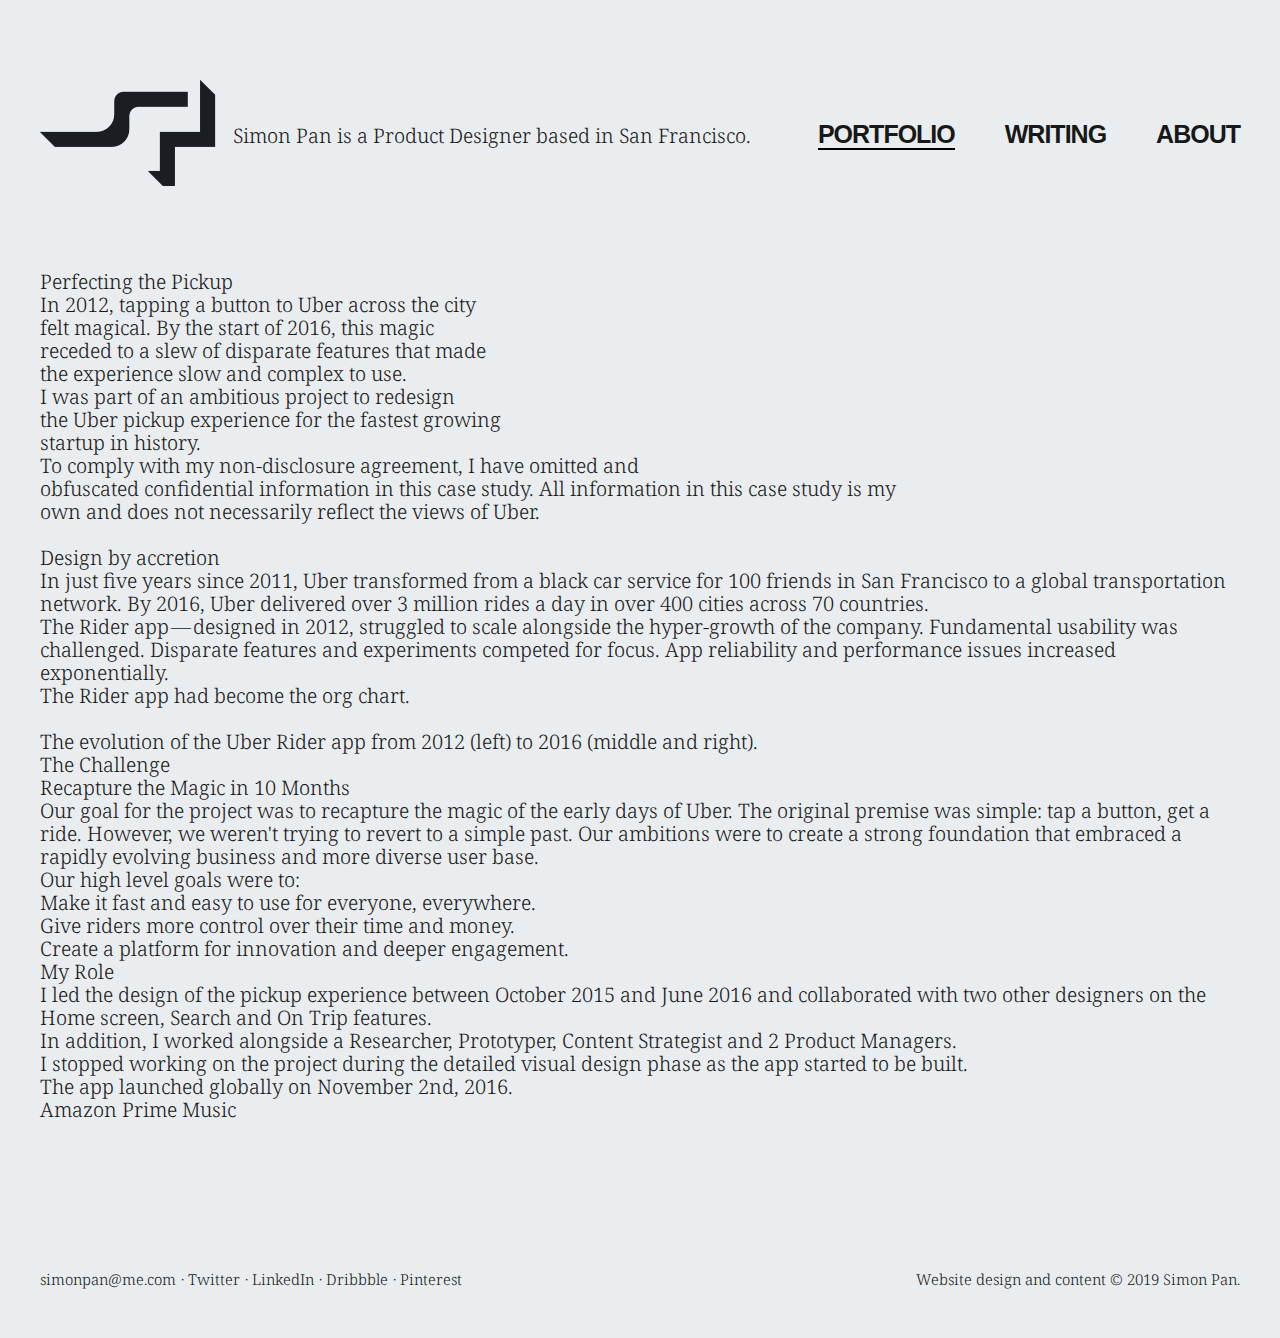
==== uber.html @ f48b46f7 "우버 포트폴리오" ====
<!DOCTYPE html>
<html lang="en">
  <head>
    <meta charset="UTF-8" />
    <meta name="viewport" content="width=device-width, initial-scale=1.0" />
    <meta http-equiv="X-UA-Compatible" content="ie=edge" />
    <title>Uber Portfolio</title>
  </head>
  <link rel="stylesheet" href="css/style.css">
  <body>
   <div class="container">
    <header class="header">
      <h1 class="logo">
        <a href="index.html"><img src="img/sp-logo.png" alt="Simon Pan"/></a>
      </h1>
      <p class="introduce">
        Simon Pan is a Product Designer based in San Francisco.
      </p>
      <nav class="navigation">
        <h2 class="readable-hidden">Site Navigation</h2>
        <ul class="menu">
          <li class="is-act"><a href="#">Portfolio </a></li>
          <li><a href="#">Writing </a></li>
          <li><a href="#">About</a></li>
        </ul>
      </nav>
    </header>
    <main class="portfolio">
    <section class="portpolio">
      <h2 class="title">Perfecting the Pickup</h2>
      <p>In 2012, tapping a button to Uber across the city <br> felt magical. By the start of 2016, this magic <br> receded to a slew of disparate features that made <br> the experience slow and complex to use.</p>
      <p>I was part of an ambitious project to redesign <br> the Uber pickup experience for the fastest growing <br> startup in history.</p>
      <p class="commet">To comply with my non-disclosure agreement, I have omitted and <br> obfuscated confidential information in this case study. All information in this case study is my <br> own and does not necessarily reflect the views of Uber.</p>
      <figure class="thumbnail">
        <img src="uber/uber-hero.jpg" alt="">
      </figure>
    </section>
    <section>
      <h2 class="title">Design by accretion</h2>
      <p>In just five years since 2011, Uber transformed from a black car service for 100 friends in San Francisco to a global transportation network. By 2016, Uber delivered over 3 million rides a day in over 400 cities across 70 countries.</p>
      <p>The Rider app — designed in 2012, struggled to scale alongside the hyper-growth of the company. Fundamental usability was challenged. Disparate features and experiments competed for focus. App reliability and performance issues increased exponentially.</p>
      <p>The Rider app had become the org chart.</p>
      <figure class="thumbnail"></figure>
      <img src="uber/uber-2012-2016.jpg" alt="">
      <figcaption>The evolution of the Uber Rider app from 2012 (left) to 2016 (middle and right).</figcaption>
    </section>
    <section>
      <h2 class="small-title">The Challenge</h2>
      <h3 class="title">Recapture the Magic in 10 Months</h3>
      <p>Our goal for the project was to recapture the magic of the early days of Uber. The original premise was simple: tap a button, get a ride. However, we weren't trying to revert to a simple past. Our ambitions were to create a strong foundation that embraced a rapidly evolving business and more diverse user base.</p>
      <h3 class="list-title">Our high level goals were to:</h3>
      <ol>
        <li>Make it fast and easy to use for everyone, everywhere.</li>
        <li>Give riders more control over their time and money.</li>
        <li>Create a platform for innovation and deeper engagement.</li>
      </ol>
      <h3 class="title">My Role</h3>
      <p>I led the design of the pickup experience between October 2015 and June 2016 and collaborated with two other designers on the Home screen, Search and On Trip features.</p>
      <p>In addition, I worked alongside a Researcher, Prototyper, Content Strategist and 2 Product Managers.</p>
      <p>I stopped working on the project during the detailed visual design phase as the app started to be built.</p>
      <p>The app launched globally on November 2nd, 2016.</p>
    </section>
  </main>
  <article class="next-portfolio">
  <h2 class="next-title"></h2>
  <p><a href="amazon.html">Amazon Prime Music</a></p>
</article>
    <footer class="footer">
      <address class="email">
        <a href="mailto:simonpan.me.com">simonpan@me.com</a>
      </address>
      <ul class="sns">
        <li><a href="#">Twitter</a></li>
        <li><a href="#">LinkedIn</a></li>
        <li><a href="#">Dribbble</a></li>
        <li><a href="#">Pinterest</a></li>
      </ul>
      <small class="copyright">
        Website design and content &copy; 2019 Simon Pan.
      </small>
    </footer>
   <div/> 
  </body>
</html>
---- css/style.css ----
@charset "utf-8";
@import url("https//spoqa.github.io/spoqa-han-sans/css/SpoqaHanSans-kr.css");
@import url('https://fonts.googleapis.com/css?family=Noto+Serif:400,700');
*, *::before, *::after{
  box-sizing: border-box;
}
.readable-hidden{
	 position: absolute;
	 width: 1px;
	 height: 1px;
	 overflow: hidden;
	 margin: -1px;
	 clip: rect(0,0,0,0);
	 visibility: hidden;
}
.clearfix::after{
	content: "";
	display: block;
	clear: both;
}
html, body, div, span, applet, object, iframe,
h1, h2, h3, h4, h5, h6, p, blockquote, pre,
a, abbr, acronym, address, big, cite, code,
del, dfn, em, img, ins, kbd, q, s, samp,
small, strike, strong, sub, sup, tt, var,
b, u, i, center,
dl, dt, dd, ol, ul, li,
fieldset, form, label, legend,
table, caption, tbody, tfoot, thead, tr, th, td,
article, aside, canvas, details, embed, 
figure, figcaption, footer, header, hgroup, 
menu, nav, output, ruby, section, summary,
time, mark, audio, video {
	margin: 0;
	padding: 0;
	border: 0;
	font-size: 100%;
	font: inherit;
	vertical-align: baseline;
}
/* HTML5 display-role reset for older browsers */
article, aside, details, figcaption, figure, 
footer, header, hgroup, menu, nav, section {
	display: block;
}
ol, ul {
	list-style: none;
}
blockquote, q {
	quotes: none;
}
blockquote:before, blockquote:after,
q:before, q:after {
	content: '';
	content: none;
}
table {
	border-collapse: collapse;
	border-spacing: 0;
}
a{
  color: inherit;
  text-decoration: none;
}
html{
  font-size: 10px;
}
body{
  font-family: 'Noto Serif', setif;
  font-weight: 300;
  line-height: 1.15;
  color: #181818;
  background-color: #e9edef;
  font-size: 2rem;
  /* background-image: linear-gradient(-45deg,red, green); */
}
.container{
  width: 1200px;
	margin: 0 auto;
}
/* 헤더 */
.header{
	display: flex;
	flex-direction: row;
	justify-content: space-between;
	align-items: center;
	margin: 80px 0;
}
/* 메인 메뉴 */
.menu{
	display: flex;
}
.menu li{
	font-size: 2.5rem;
	font-family: 'Spoqa-Han-Sans', sans-serif;
	font-weight: 700;
	text-transform: uppercase;
	margin-left: 2em;
	letter-spacing: -1px;
}
.menu .is-act{
	border-bottom: 2px solid #000000;
}
/* 포트폴리오 섹션 */
.product{
	background-color: #fff;
	border: 1px solid #aaa;
	padding: 50px;
	margin: 40px;
	display: flex;
	align-items: center;
}
/* 플로트를 활용한 레이아웃 */
/* .product .wrapper{
	background-color: yellow;
	float: left;} */
/* flex를 활용한 레이아웃 */
.thumbnail{
	margin-right: 50px;
}
.product .subject{
	font-family: 'Spoqa-Han-Sans', sans-serif;
	font-weight: 700;
	text-transform: uppercase;
	font-size: 3.5rem;
}
.product .summary{
	margin: 1em 0;
}
.product .more{
	color: #ef5350;
	font-size: 1.5rem
}
/* 푸터 */
.footer{
	margin: 150px 0 50px;
	font-size: 1.5rem;
	display: flex;
}
.sns{
	display: flex;
}
.sns li::before{
	content: " · ";
	margin-left: 5px;
}
.copyright{
	margin-left: auto;
}
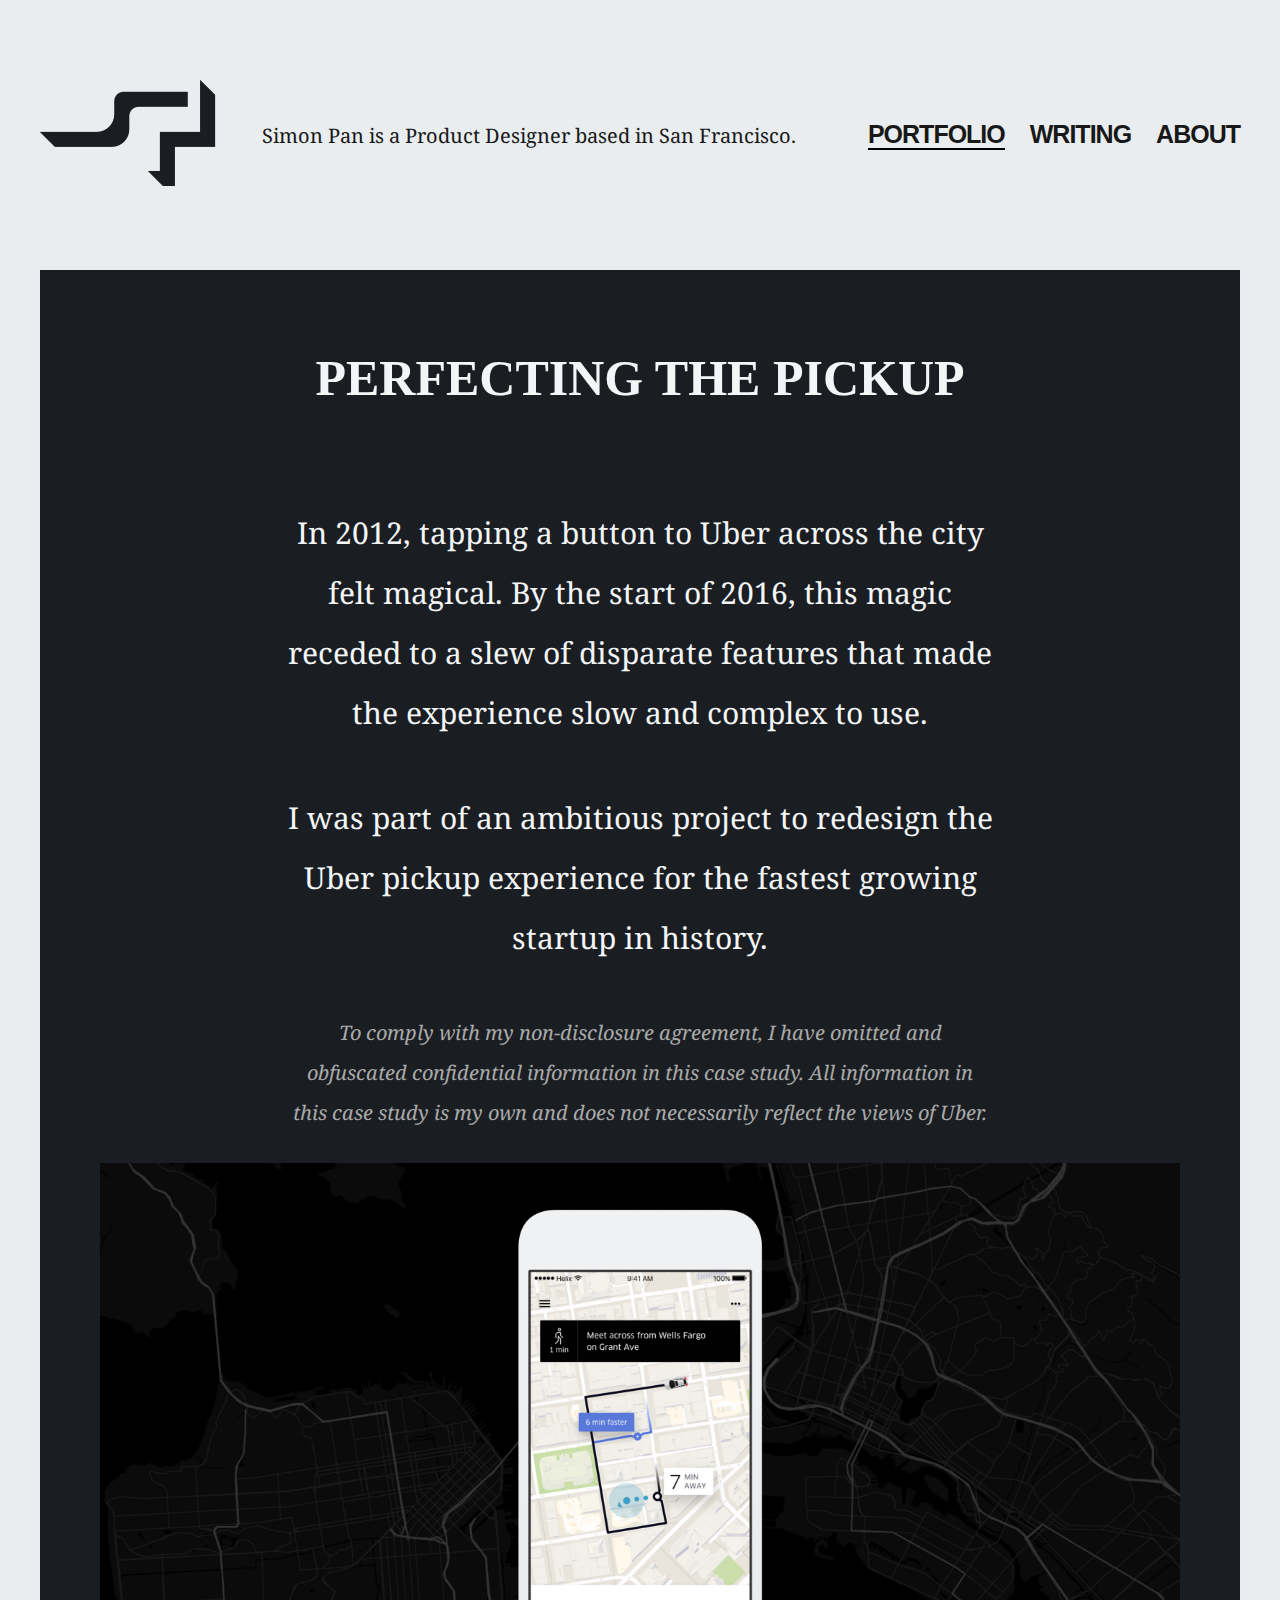
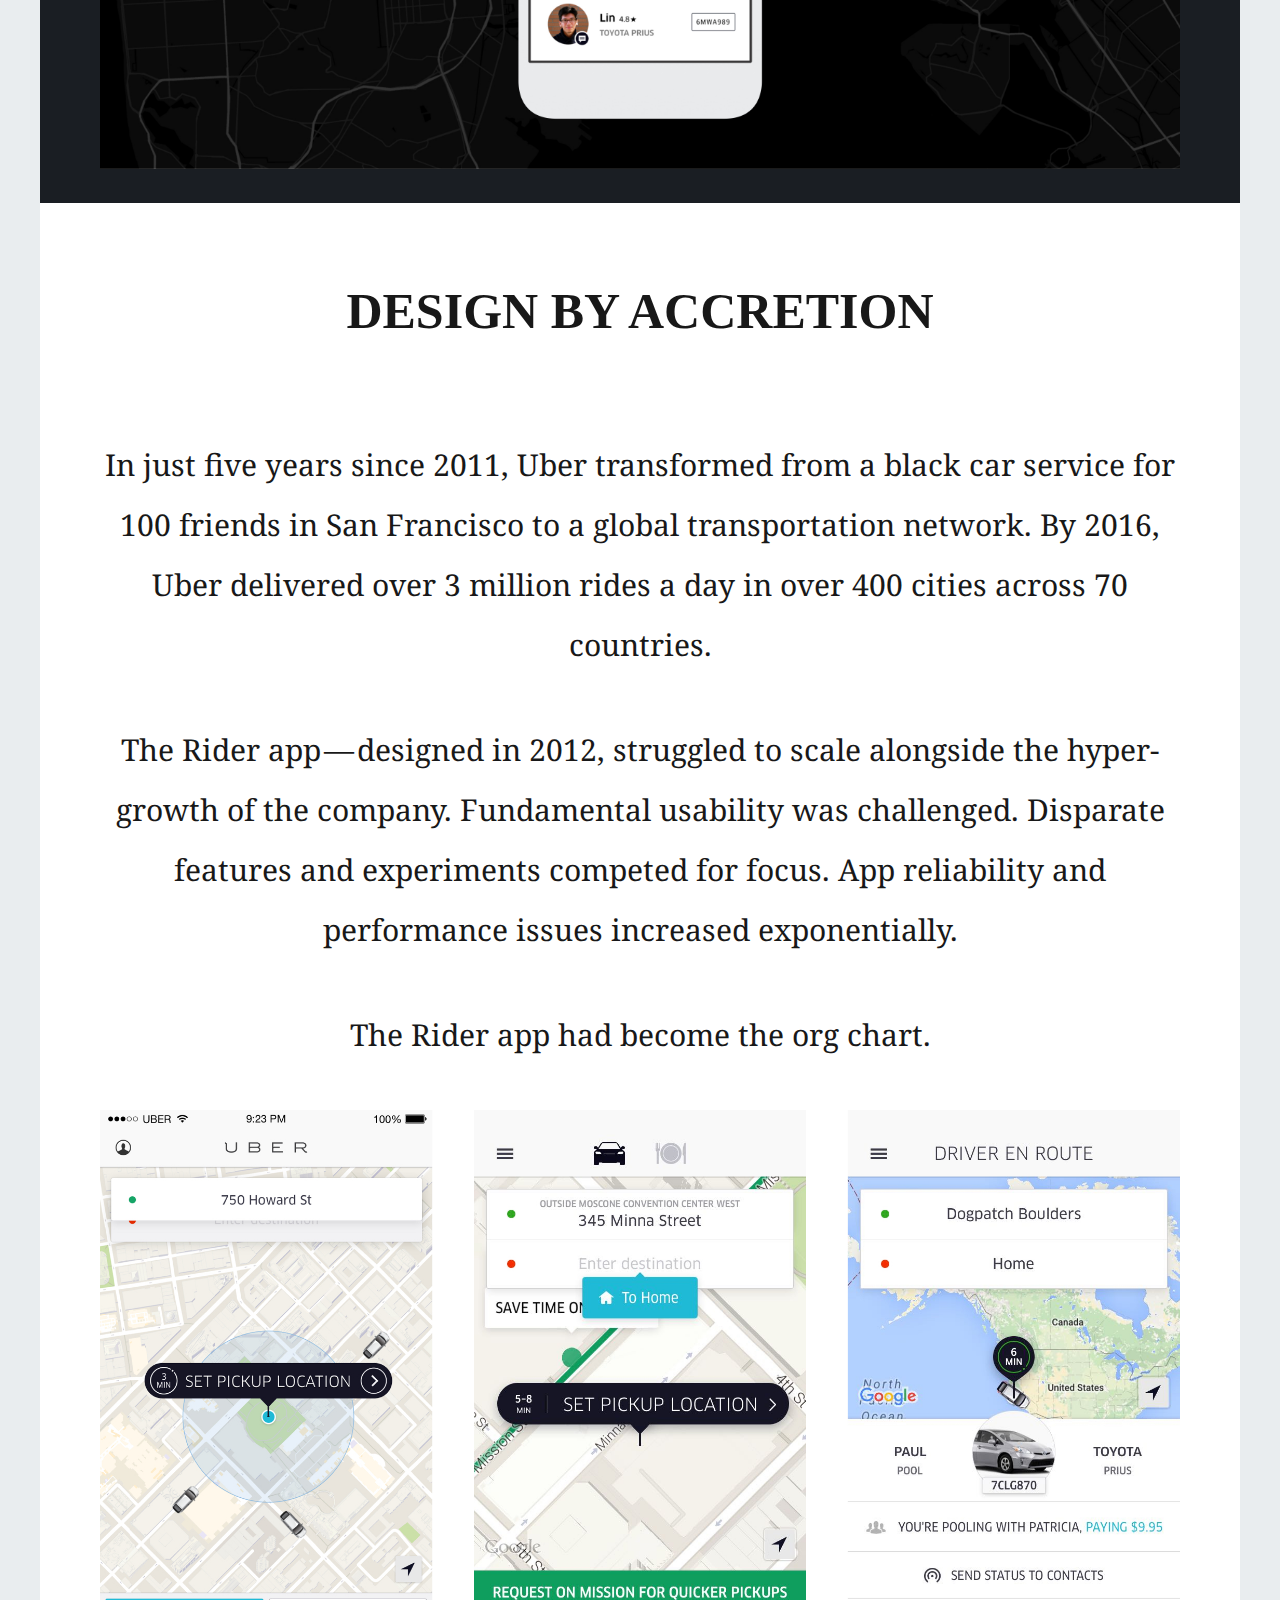
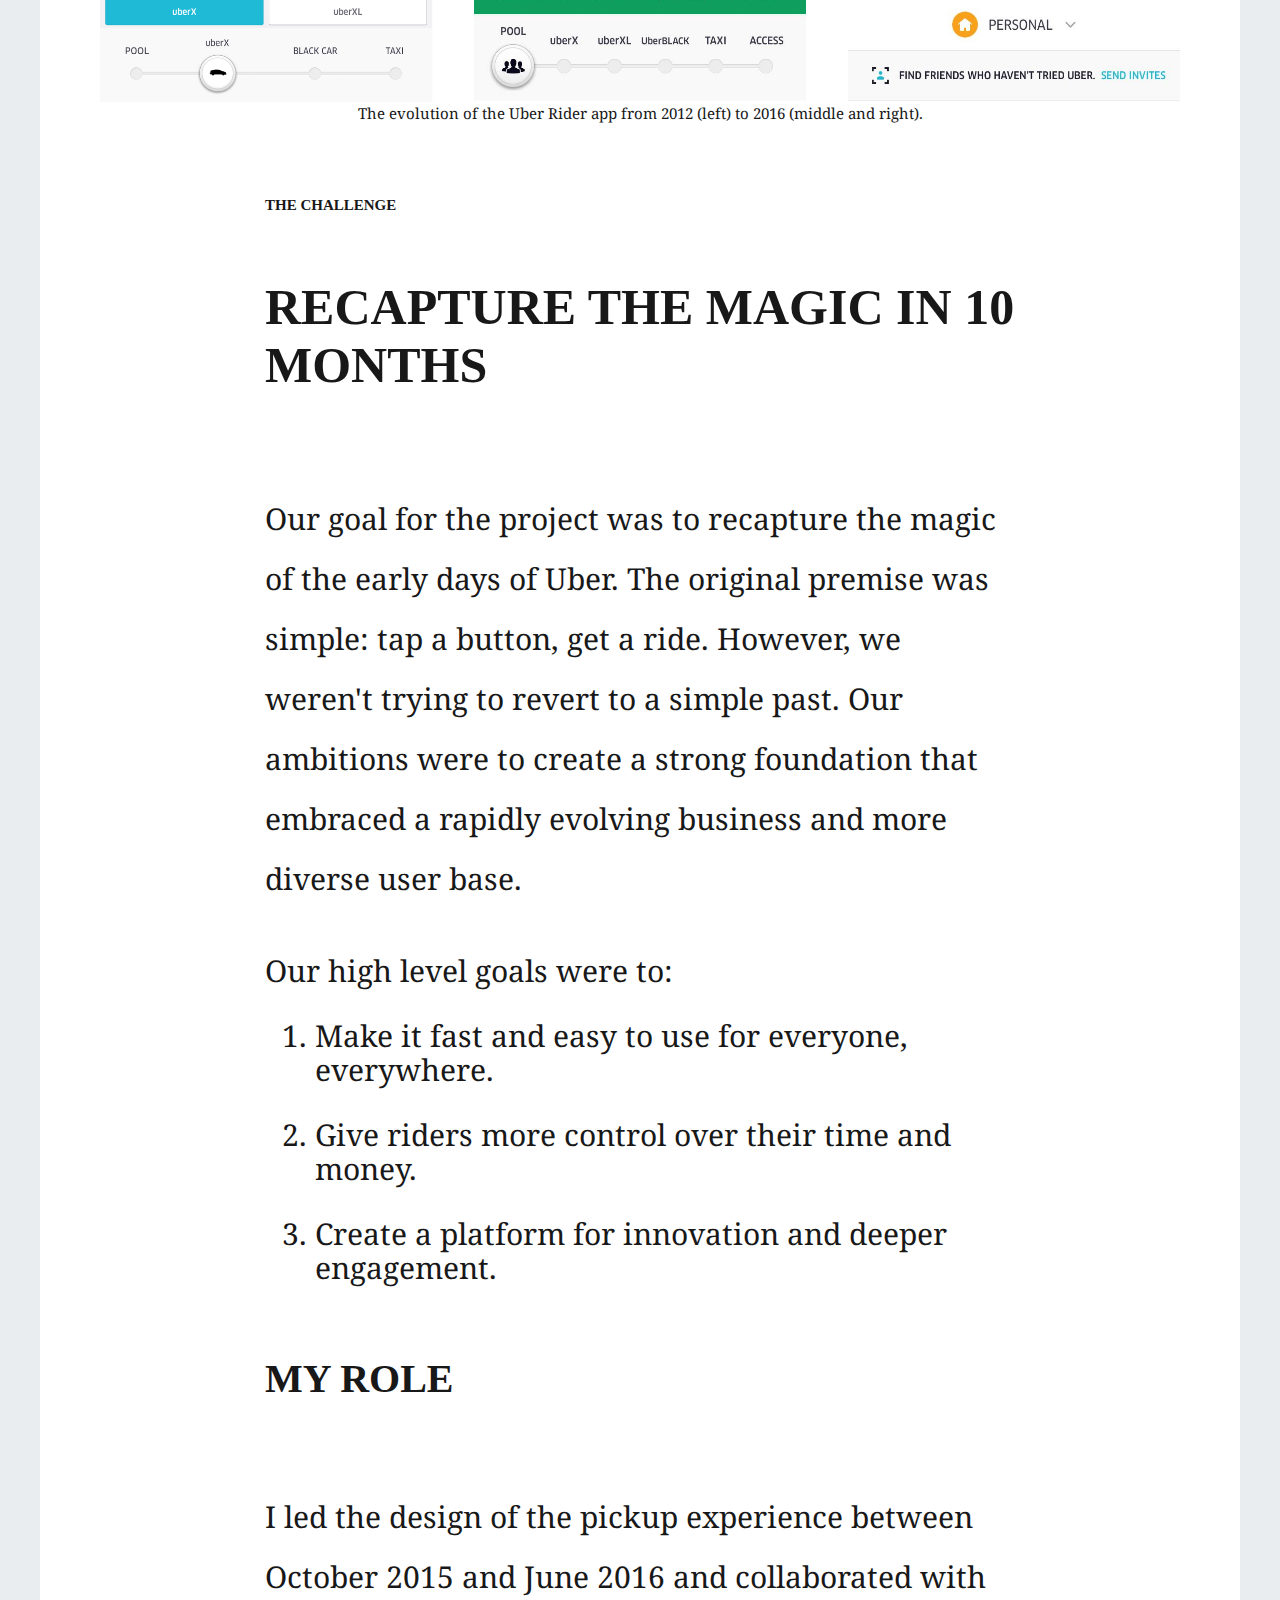
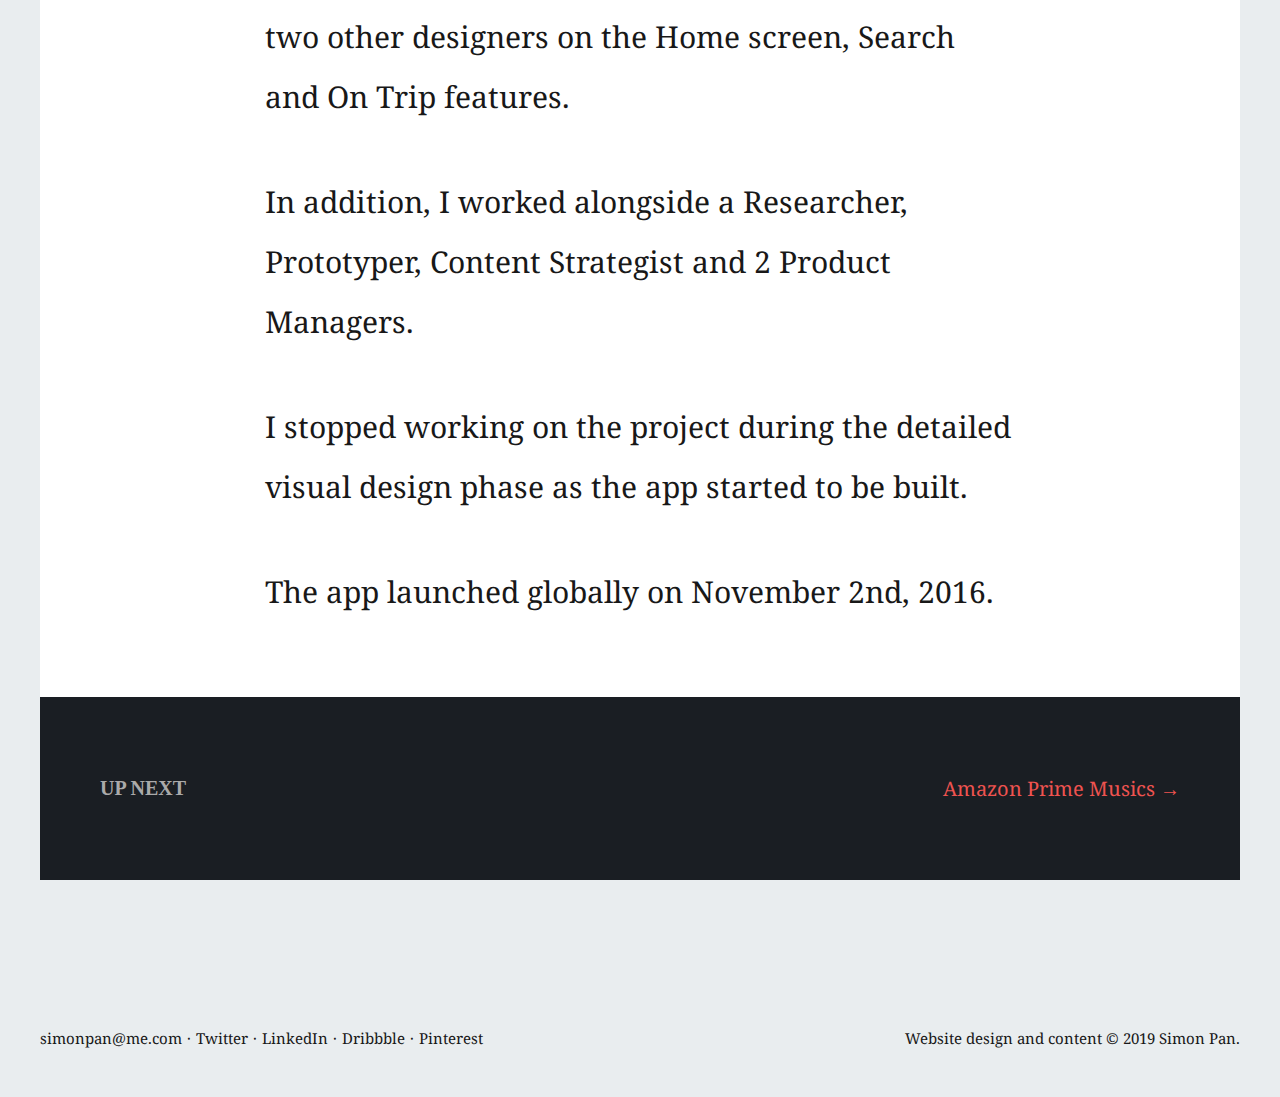
==== commit 34c461d1: "클래스 추가" ====
--- a/uber.html
+++ b/uber.html
@@ -5,80 +5,83 @@
     <meta name="viewport" content="width=device-width, initial-scale=1.0" />
     <meta http-equiv="X-UA-Compatible" content="ie=edge" />
     <title>Uber Portfolio</title>
+    <link rel="stylesheet" href="css/style.css" />
   </head>
-  <link rel="stylesheet" href="css/style.css">
   <body>
-   <div class="container">
-    <header class="header">
-      <h1 class="logo">
-        <a href="index.html"><img src="img/sp-logo.png" alt="Simon Pan"/></a>
-      </h1>
-      <p class="introduce">
-        Simon Pan is a Product Designer based in San Francisco.
-      </p>
-      <nav class="navigation">
-        <h2 class="readable-hidden">Site Navigation</h2>
-        <ul class="menu">
-          <li class="is-act"><a href="#">Portfolio </a></li>
-          <li><a href="#">Writing </a></li>
-          <li><a href="#">About</a></li>
+    <div class="container">
+      <header class="header">
+        <h1 class="logo">
+          <a href="index.html"><img src="img/sp-logo.png" alt="Simon Pan"/></a>
+        </h1>
+        <p class="introduce">
+          Simon Pan is a Product Designer based in San Francisco.
+        </p>
+        <nav class="navigation">
+          <h2 class="readable-hidden">Site Navigation</h2>
+          <ul class="menu">
+            <li class="is-act test"><a href="#">Portfolio</a></li>
+            <li><a href="#">Writing</a></li>
+            <li><a href="#">About</a></li>
+          </ul>
+        </nav>
+      </header>
+      <main class="portfolio">
+        <section class="dark">
+          <h2 class="title">Perfecting the Pickup</h2>
+          <p>In 2012, tapping a button to Uber across the city <br>felt magical. By the start of 2016, this magic <br>receded to a slew of disparate features that made <br>the experience slow and complex to use.</p>
+          <p>I was part of an ambitious project to redesign the <br>Uber pickup experience for the fastest growing <br>startup in history.</p>
+          <p class="comment">To comply with my non-disclosure agreement, I have omitted and <br>obfuscated confidential information in this case study. All information in <br>this case study is my own and does not necessarily reflect the views of Uber.</p>
+          <figure class="thumbnail">
+            <img src="uber/uber-hero.jpg" alt="">
+          </figure>
+        </section>
+        <section class="light">
+          <h2 class="title">Design by accretion</h2>
+          <p>In just five years since 2011, Uber transformed from a black car service for 100 friends in San Francisco to a global transportation network. By 2016, Uber delivered over 3 million rides a day in over 400 cities across 70 countries.</p>
+          <p>The Rider app — designed in 2012, struggled to scale alongside the hyper-growth of the company. Fundamental usability was challenged. Disparate features and experiments competed for focus. App reliability and performance issues increased exponentially.</p>
+          <p>The Rider app had become the org chart.</p>
+          <figure class="thumbnail">
+            <img src="uber/uber-2012-2016.jpg" alt="">
+            <figcaption>The evolution of the Uber Rider app from 2012 (left) to 2016 (middle and right).</figcaption>
+          </figure>
+        </section>
+        <section class="light">
+          <div class="wrapper">
+            <h2 class="small title group">The Challenge</h2>
+            <h3 class="title group">Recapture the Magic in 10 Months</h3>
+            <p>Our goal for the project was to recapture the magic of the early days of Uber. The original premise was simple: tap a button, get a ride. However, we weren't trying to revert to a simple past. Our ambitions were to create a strong foundation that embraced a rapidly evolving business and more diverse user base.</p>
+            <h3 class="list">Our high level goals were to:</h3>
+            <ol>
+              <li>Make it fast and easy to use for everyone, everywhere.</li>
+              <li>Give riders more control over their time and money.</li>
+              <li>Create a platform for innovation and deeper engagement.</li>
+            </ol>
+            <h3 class="title medium">My Role</h3>
+            <p>I led the design of the pickup experience between October 2015 and June 2016 and collaborated with two other designers on the Home screen, Search and On Trip features.</p>
+            <p>In addition, I worked alongside a Researcher, Prototyper, Content Strategist and 2 Product Managers.</p>
+            <p>I stopped working on the project during the detailed visual design phase as the app started to be built.</p>
+            <p>The app launched globally on November 2nd, 2016.</p>
+         </div>
+        </section>
+      </main>
+      <article class="next-portfolio dark">
+        <h2 class="next-title">Up Next</h2>
+        <p><a href="amazon.html">Amazon Prime Musics</a></p>
+      </article>
+      <footer class="footer">
+        <address class="email">
+          <a href="mailto:simonpan@me.com">simonpan@me.com</a>
+        </address>
+        <ul class="sns">
+          <li><a href="#">Twitter</a></li>
+          <li><a href="#">LinkedIn</a></li>
+          <li><a href="#">Dribbble</a></li>
+          <li><a href="#">Pinterest</a></li>
         </ul>
-      </nav>
-    </header>
-    <main class="portfolio">
-    <section class="portpolio">
-      <h2 class="title">Perfecting the Pickup</h2>
-      <p>In 2012, tapping a button to Uber across the city <br> felt magical. By the start of 2016, this magic <br> receded to a slew of disparate features that made <br> the experience slow and complex to use.</p>
-      <p>I was part of an ambitious project to redesign <br> the Uber pickup experience for the fastest growing <br> startup in history.</p>
-      <p class="commet">To comply with my non-disclosure agreement, I have omitted and <br> obfuscated confidential information in this case study. All information in this case study is my <br> own and does not necessarily reflect the views of Uber.</p>
-      <figure class="thumbnail">
-        <img src="uber/uber-hero.jpg" alt="">
-      </figure>
-    </section>
-    <section>
-      <h2 class="title">Design by accretion</h2>
-      <p>In just five years since 2011, Uber transformed from a black car service for 100 friends in San Francisco to a global transportation network. By 2016, Uber delivered over 3 million rides a day in over 400 cities across 70 countries.</p>
-      <p>The Rider app — designed in 2012, struggled to scale alongside the hyper-growth of the company. Fundamental usability was challenged. Disparate features and experiments competed for focus. App reliability and performance issues increased exponentially.</p>
-      <p>The Rider app had become the org chart.</p>
-      <figure class="thumbnail"></figure>
-      <img src="uber/uber-2012-2016.jpg" alt="">
-      <figcaption>The evolution of the Uber Rider app from 2012 (left) to 2016 (middle and right).</figcaption>
-    </section>
-    <section>
-      <h2 class="small-title">The Challenge</h2>
-      <h3 class="title">Recapture the Magic in 10 Months</h3>
-      <p>Our goal for the project was to recapture the magic of the early days of Uber. The original premise was simple: tap a button, get a ride. However, we weren't trying to revert to a simple past. Our ambitions were to create a strong foundation that embraced a rapidly evolving business and more diverse user base.</p>
-      <h3 class="list-title">Our high level goals were to:</h3>
-      <ol>
-        <li>Make it fast and easy to use for everyone, everywhere.</li>
-        <li>Give riders more control over their time and money.</li>
-        <li>Create a platform for innovation and deeper engagement.</li>
-      </ol>
-      <h3 class="title">My Role</h3>
-      <p>I led the design of the pickup experience between October 2015 and June 2016 and collaborated with two other designers on the Home screen, Search and On Trip features.</p>
-      <p>In addition, I worked alongside a Researcher, Prototyper, Content Strategist and 2 Product Managers.</p>
-      <p>I stopped working on the project during the detailed visual design phase as the app started to be built.</p>
-      <p>The app launched globally on November 2nd, 2016.</p>
-    </section>
-  </main>
-  <article class="next-portfolio">
-  <h2 class="next-title"></h2>
-  <p><a href="amazon.html">Amazon Prime Music</a></p>
-</article>
-    <footer class="footer">
-      <address class="email">
-        <a href="mailto:simonpan.me.com">simonpan@me.com</a>
-      </address>
-      <ul class="sns">
-        <li><a href="#">Twitter</a></li>
-        <li><a href="#">LinkedIn</a></li>
-        <li><a href="#">Dribbble</a></li>
-        <li><a href="#">Pinterest</a></li>
-      </ul>
-      <small class="copyright">
-        Website design and content &copy; 2019 Simon Pan.
-      </small>
-    </footer>
-   <div/> 
+        <small class="copyright">
+          Website design and content &copy; 2019 Simon Pan.
+        </small>
+      </footer>
+    </div>
   </body>
 </html>
--- a/css/style.css
+++ b/css/style.css
@@ -1,17 +1,21 @@
 @charset "utf-8";
-@import url("https//spoqa.github.io/spoqa-han-sans/css/SpoqaHanSans-kr.css");
+@import url("https://spoqa.github.io/spoqa-han-sans/css/SpoqaHanSans-kr.css");
 @import url('https://fonts.googleapis.com/css?family=Noto+Serif:400,700');
 *, *::before, *::after{
-  box-sizing: border-box;
+	box-sizing: border-box;
+}
+::selection {
+  color: #f3f5f6; 
+  background: #ef5350;;
 }
 .readable-hidden{
-	 position: absolute;
-	 width: 1px;
-	 height: 1px;
-	 overflow: hidden;
-	 margin: -1px;
-	 clip: rect(0,0,0,0);
-	 visibility: hidden;
+	position: absolute;
+	width: 1px;
+	height: 1px;
+	overflow: hidden;
+	margin: -1px;
+	clip: rect(0,0,0,0);
+	visibility: hidden;
 }
 .clearfix::after{
 	content: "";
@@ -66,16 +70,21 @@
   font-size: 10px;
 }
 body{
-  font-family: 'Noto Serif', setif;
-  font-weight: 300;
+  font-family: 'Noto Serif', serif;
+  font-weight: 400;
   line-height: 1.15;
   color: #181818;
   background-color: #e9edef;
   font-size: 2rem;
   /* background-image: linear-gradient(-45deg,red, green); */
 }
+/* responsive 이미지 */
+img{
+	max-width: 100%;
+	height: auto;
+}
 .container{
-  width: 1200px;
+	width: 1200px;
 	margin: 0 auto;
 }
 /* 헤더 */
@@ -92,14 +101,14 @@
 }
 .menu li{
 	font-size: 2.5rem;
-	font-family: 'Spoqa-Han-Sans', sans-serif;
-	font-weight: 700;
-	text-transform: uppercase;
-	margin-left: 2em;
+	font-family: 'Spoqa Han Sans', sans-serif;
+	font-weight: 700;
+	text-transform: uppercase;
+	margin-left: 1em;
 	letter-spacing: -1px;
 }
 .menu .is-act{
-	border-bottom: 2px solid #000000;
+	border-bottom: 2px solid #000;
 }
 /* 포트폴리오 섹션 */
 .product{
@@ -112,14 +121,14 @@
 }
 /* 플로트를 활용한 레이아웃 */
 /* .product .wrapper{
-	background-color: yellow;
-	float: left;} */
+	float: left;
+} */
 /* flex를 활용한 레이아웃 */
 .thumbnail{
 	margin-right: 50px;
 }
 .product .subject{
-	font-family: 'Spoqa-Han-Sans', sans-serif;
+	font-family: 'Spoqa Han Sans', sans-serif;
 	font-weight: 700;
 	text-transform: uppercase;
 	font-size: 3.5rem;
@@ -129,7 +138,7 @@
 }
 .product .more{
 	color: #ef5350;
-	font-size: 1.5rem
+	font-size: 1.5rem;
 }
 /* 푸터 */
 .footer{
@@ -141,9 +150,79 @@
 	display: flex;
 }
 .sns li::before{
-	content: " · ";
-	margin-left: 5px;
+	content: "·";
+	margin: 0 5px;
 }
 .copyright{
 	margin-left: auto;
 }
+/* portfolio 공통 */
+.portfolio{
+	text-align: center;
+	font-size: 3rem;
+}
+.light{
+	background-color: #fff;
+	padding: 1em 2em;
+}
+.dark{
+	background-color: #1a1e23;
+	color: #f3f5f6;
+	padding: 1em 2em;
+}
+.dark .comment{
+	color: #aaa;
+	font-size: 2rem;
+	font-style: italic;
+}
+.portfolio .title{
+	font-size: 5rem;
+	font-family: "Spoqa Han Sans";
+	font-weight: 700;
+	padding: 1em 0;
+	text-transform: uppercase;
+}
+.portfolio .small{
+	font-size: 1.5rem;
+}
+.portfolio .medium{
+	font-size: 4rem;
+}
+.portfolio .wrapper{
+	width: 750px;
+	margin: 0 auto;
+	text-align: left;
+}
+.portfolio p{
+	font-size: 3rem;
+	margin: 1.5em 0;
+	line-height: 2;
+}
+.portfolio .thumbnail{
+	width: 100%;
+	font-size: 1.5rem;
+}
+.portfolio ol{
+	list-style-type: decimal;
+	padding-left: 50px;
+}
+.portfolio li{
+	margin: 1em 0;
+}
+.next-portfolio{
+	padding: 4em 3em;
+	display: flex;
+	justify-content: space-between;
+}
+.next-title{
+	color: #aaa;
+	text-transform: uppercase;
+	font-family: "Spoqa Han Sans";
+	font-weight: 700;
+}
+.next-portfolio a{
+	color: #ef5350;
+}
+.next-portfolio a::after{
+	content: " →"
+}